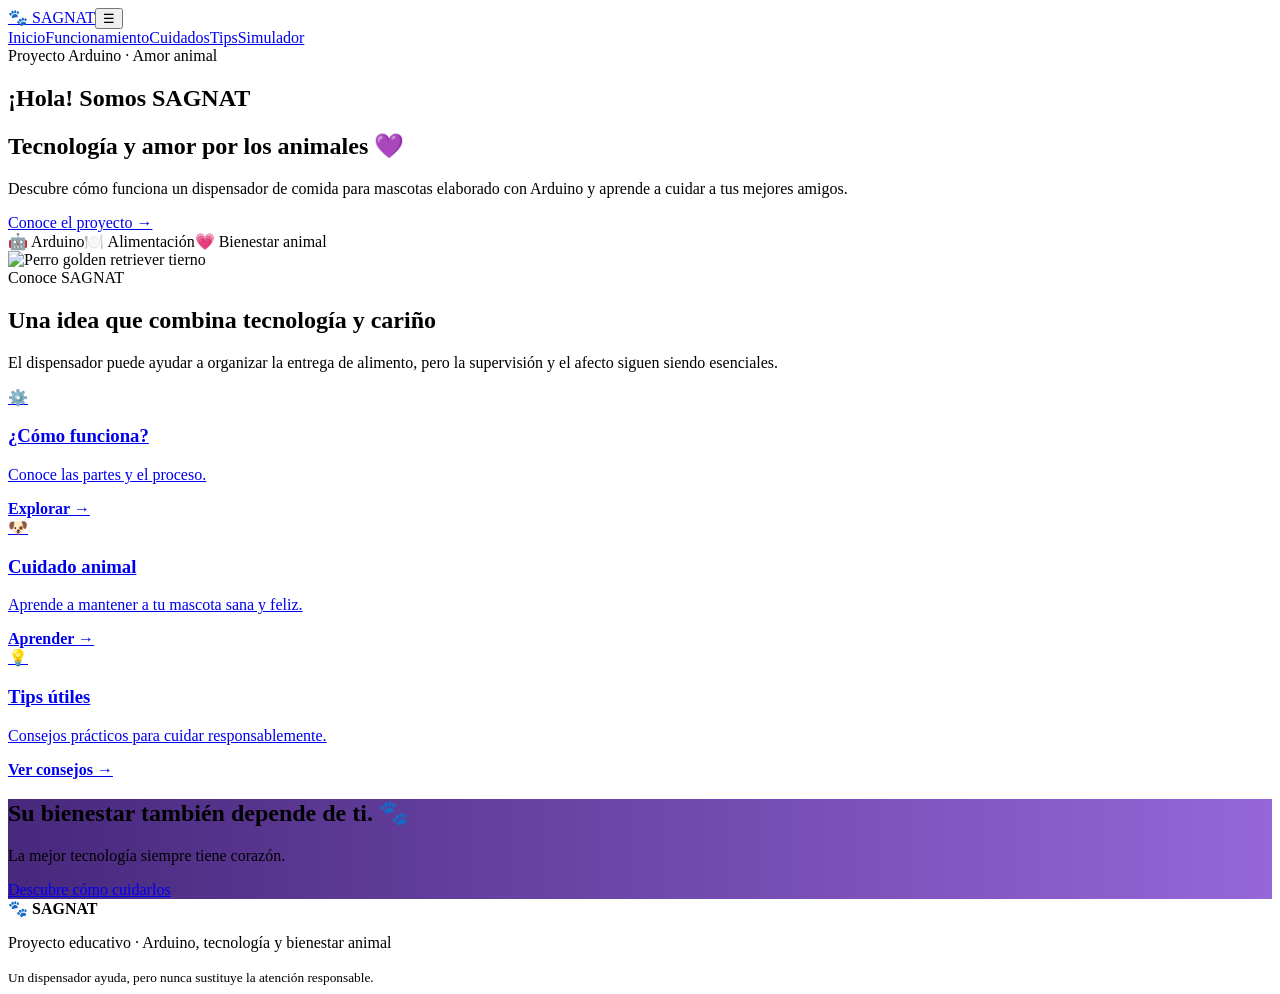
==== index.html @ 4503d0f3 "Add files via upload" ====
<!DOCTYPE html><html lang="es"><head><meta charset="UTF-8"><meta name="viewport" content="width=device-width,initial-scale=1"><meta name="theme-color" content="#702bd3"><title>SAGNAT | Tecnología y amor animal</title><link rel="stylesheet" href="css/style.css"><link rel="manifest" href="manifest.json"></head><body>
<header class="site-header"><a class="brand" href="index.html">🐾 SAGNAT</a><button class="menu-toggle" aria-label="Abrir menú">☰</button><nav class="nav"><a class="active" href="index.html">Inicio</a><a href="funcionamiento.html">Funcionamiento</a><a href="cuidados.html">Cuidados</a><a href="tips.html">Tips</a><a href="simulador.html">Simulador</a></nav></header>
<main><section class="hero"><div><span class="eyebrow">Proyecto Arduino · Amor animal</span><h1>¡Hola! Somos <span>SAGNAT</span></h1><h2>Tecnología y amor por los animales 💜</h2><p>Descubre cómo funciona un dispensador de comida para mascotas elaborado con Arduino y aprende a cuidar a tus mejores amigos.</p><a class="button" href="funcionamiento.html">Conoce el proyecto →</a><div class="pills"><span>🤖 Arduino</span><span>🍽️ Alimentación</span><span>💗 Bienestar animal</span></div></div><img class="hero-image" src="https://images.unsplash.com/photo-1552053831-71594a27632d?auto=format&fit=crop&w=900&q=85" alt="Perro golden retriever tierno"></section>
<section class="section center"><span class="eyebrow">Conoce SAGNAT</span><h2>Una idea que combina <span>tecnología y cariño</span></h2><p>El dispensador puede ayudar a organizar la entrega de alimento, pero la supervisión y el afecto siguen siendo esenciales.</p><div class="cards"><a class="card purple" href="funcionamiento.html"><div class="emoji">⚙️</div><h3>¿Cómo funciona?</h3><p>Conoce las partes y el proceso.</p><b>Explorar →</b></a><a class="card pink" href="cuidados.html"><div class="emoji">🐶</div><h3>Cuidado animal</h3><p>Aprende a mantener a tu mascota sana y feliz.</p><b>Aprender →</b></a><a class="card blue" href="tips.html"><div class="emoji">💡</div><h3>Tips útiles</h3><p>Consejos prácticos para cuidar responsablemente.</p><b>Ver consejos →</b></a></div></section>
<section class="banner" style="background-image:linear-gradient(90deg,#35136fe8,#7131cbbd),url('https://images.unsplash.com/photo-1516734212186-a967f81ad0d7?auto=format&fit=crop&w=1400&q=85')"><h2>Su bienestar también depende de ti. 🐾</h2><p>La mejor tecnología siempre tiene corazón.</p><a class="button white" href="cuidados.html">Descubre cómo cuidarlos</a></section></main><footer><b>🐾 SAGNAT</b><p>Proyecto educativo · Arduino, tecnología y bienestar animal</p><small>Un dispensador ayuda, pero nunca sustituye la atención responsable.</small></footer><script src="js/script.js"></script></body></html>
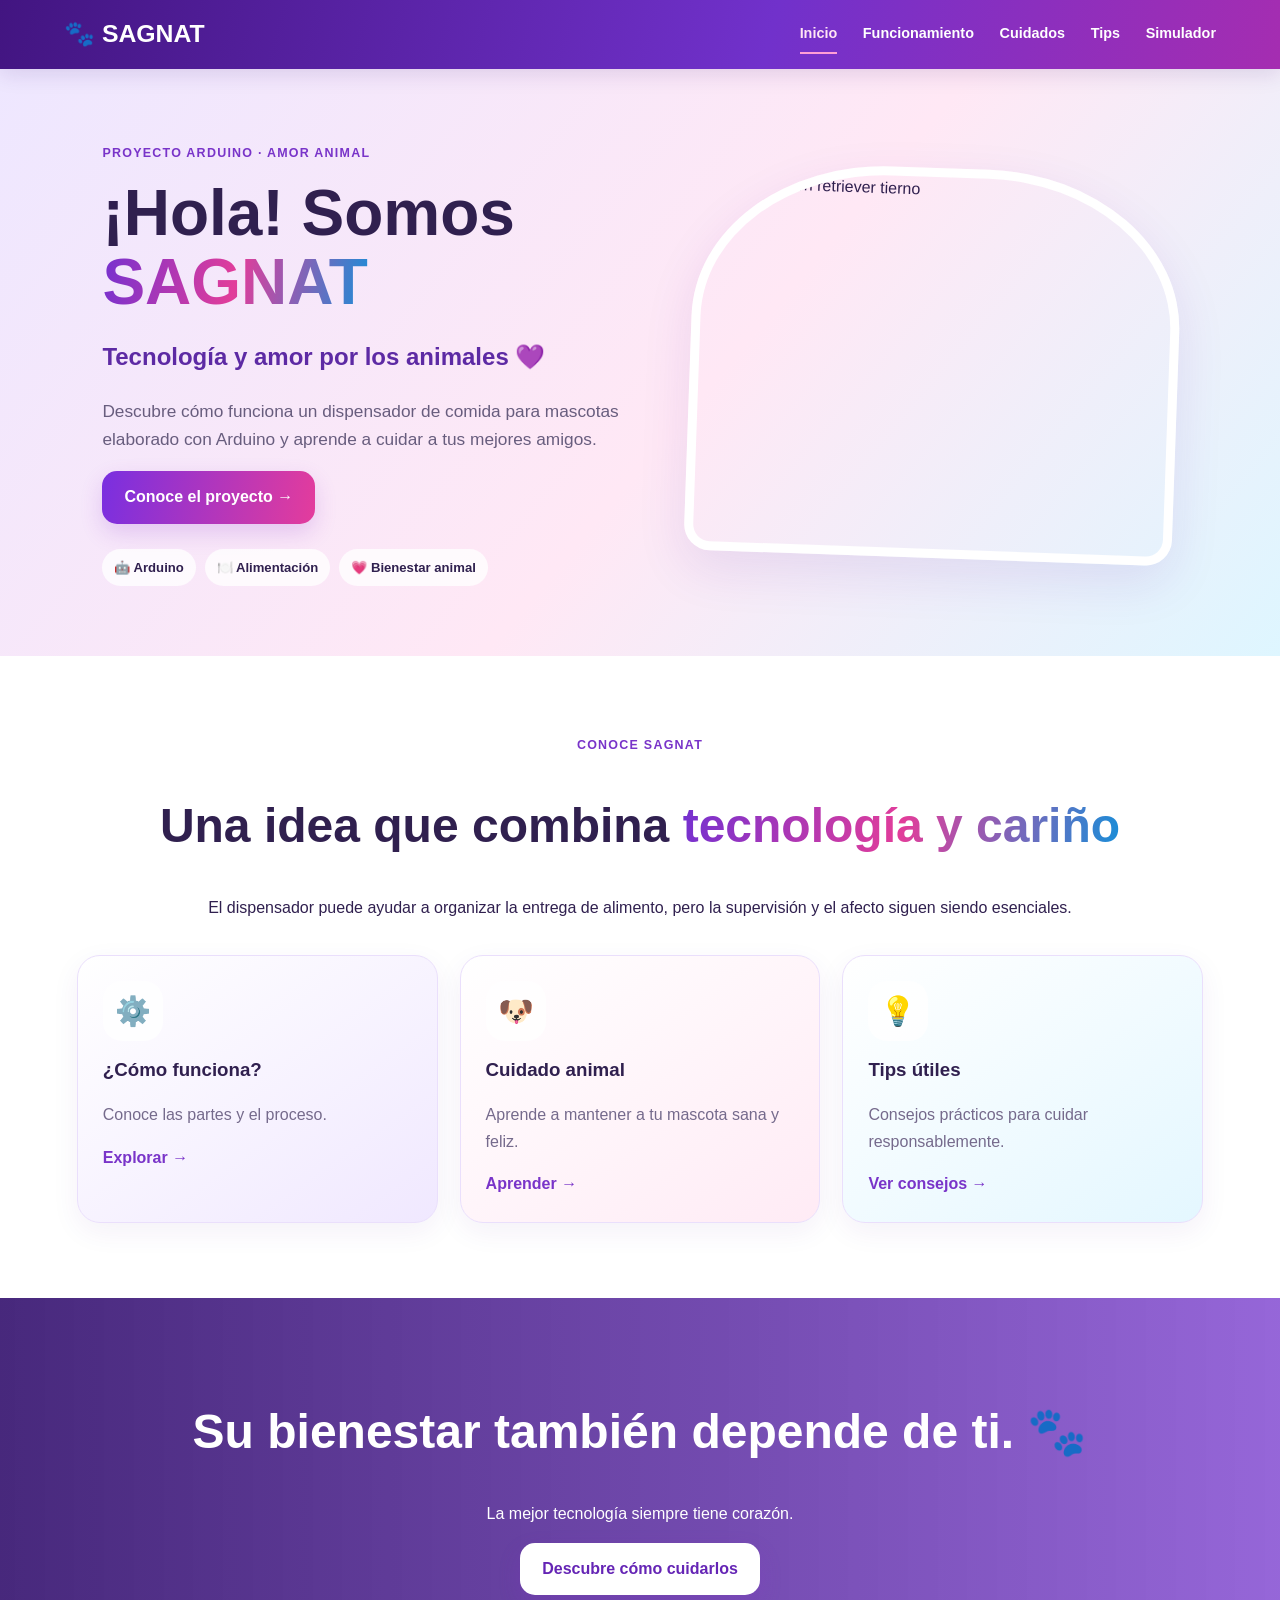
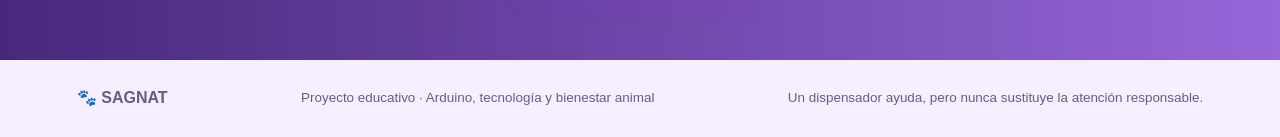
==== commit 5783d85f: "Update index.html" ====
--- a/index.html
+++ b/index.html
@@ -1,4 +1,4 @@
-<!DOCTYPE html><html lang="es"><head><meta charset="UTF-8"><meta name="viewport" content="width=device-width,initial-scale=1"><meta name="theme-color" content="#702bd3"><title>SAGNAT | Tecnología y amor animal</title><link rel="stylesheet" href="css/style.css"><link rel="manifest" href="manifest.json"></head><body>
+<!DOCTYPE html><html lang="es"><head><meta charset="UTF-8"><meta name="viewport" content="width=device-width,initial-scale=1"><meta name="theme-color" content="#702bd3"><title>SAGNAT | Tecnología y amor animal</title><link rel="stylesheet" href="style.css"><link rel="manifest" href="manifest.json"></head><body>
 <header class="site-header"><a class="brand" href="index.html">🐾 SAGNAT</a><button class="menu-toggle" aria-label="Abrir menú">☰</button><nav class="nav"><a class="active" href="index.html">Inicio</a><a href="funcionamiento.html">Funcionamiento</a><a href="cuidados.html">Cuidados</a><a href="tips.html">Tips</a><a href="simulador.html">Simulador</a></nav></header>
 <main><section class="hero"><div><span class="eyebrow">Proyecto Arduino · Amor animal</span><h1>¡Hola! Somos <span>SAGNAT</span></h1><h2>Tecnología y amor por los animales 💜</h2><p>Descubre cómo funciona un dispensador de comida para mascotas elaborado con Arduino y aprende a cuidar a tus mejores amigos.</p><a class="button" href="funcionamiento.html">Conoce el proyecto →</a><div class="pills"><span>🤖 Arduino</span><span>🍽️ Alimentación</span><span>💗 Bienestar animal</span></div></div><img class="hero-image" src="https://images.unsplash.com/photo-1552053831-71594a27632d?auto=format&fit=crop&w=900&q=85" alt="Perro golden retriever tierno"></section>
 <section class="section center"><span class="eyebrow">Conoce SAGNAT</span><h2>Una idea que combina <span>tecnología y cariño</span></h2><p>El dispensador puede ayudar a organizar la entrega de alimento, pero la supervisión y el afecto siguen siendo esenciales.</p><div class="cards"><a class="card purple" href="funcionamiento.html"><div class="emoji">⚙️</div><h3>¿Cómo funciona?</h3><p>Conoce las partes y el proceso.</p><b>Explorar →</b></a><a class="card pink" href="cuidados.html"><div class="emoji">🐶</div><h3>Cuidado animal</h3><p>Aprende a mantener a tu mascota sana y feliz.</p><b>Aprender →</b></a><a class="card blue" href="tips.html"><div class="emoji">💡</div><h3>Tips útiles</h3><p>Consejos prácticos para cuidar responsablemente.</p><b>Ver consejos →</b></a></div></section>
--- a/style.css
+++ b/style.css
@@ -0,0 +1,3 @@
+@import url('https://fonts.googleapis.com/css2?family=Nunito:wght@400;600;700;800;900&display=swap');
+:root{--purple:#702bd3;--deep:#35136f;--pink:#ec4899;--blue:#38bdf8;--ink:#30204f;--muted:#756a8c;--line:#eadffc;--shadow:0 18px 50px #5422a31a}*{box-sizing:border-box}html{scroll-behavior:smooth}body{margin:0;color:var(--ink);font-family:Nunito,Arial,sans-serif;line-height:1.65;background:#fff}a{text-decoration:none;color:inherit}.site-header{position:sticky;top:0;z-index:10;display:flex;align-items:center;justify-content:space-between;gap:18px;flex-wrap:wrap;padding:14px 5%;background:linear-gradient(105deg,#421581,#7131cb 60%,#a52db1);color:white;box-shadow:0 5px 20px #35136f20}.brand{font-size:1.55rem;font-weight:900;white-space:nowrap}.nav{display:flex;gap:clamp(12px,2vw,26px);align-items:center}.nav a{font-size:.9rem;font-weight:800;padding:7px 0;border-bottom:2px solid transparent}.nav a:hover,.nav a.active{border-color:#ff9fd5;color:#ffe5f4}.menu-toggle{display:none;border:1px solid #ffffff50;border-radius:10px;padding:7px 12px;background:#ffffff20;color:white;font-size:1.2rem}.hero{display:grid;grid-template-columns:1fr .9fr;gap:45px;align-items:center;min-height:560px;padding:70px 8%;position:relative;overflow:hidden;background:linear-gradient(130deg,#eee7ff,#ffe8f5 55%,#def6ff)}.hero h1{font-size:clamp(2.7rem,5vw,4.4rem);line-height:1.08;margin:14px 0}.hero h1 span,.page-hero h1 span,.section h2 span{background:linear-gradient(100deg,#7431d0,#e23d9a,#198ed8);color:transparent;background-clip:text}.hero h2{color:#5d2aa4}.hero p,.page-hero p{color:#685d7e;font-size:1.08rem}.eyebrow{font-size:.78rem;color:#7934c9;font-weight:900;letter-spacing:.1em;text-transform:uppercase}.hero-image{width:100%;height:390px;object-fit:cover;border:9px solid white;border-radius:40% 40% 26px 26px;box-shadow:var(--shadow);transform:rotate(2deg)}.button{display:inline-flex;align-items:center;justify-content:center;gap:10px;padding:13px 22px;border:0;border-radius:15px;color:white;background:linear-gradient(100deg,#792fe0,#e43c9c);font-weight:900;box-shadow:0 9px 22px #8a32ce30;cursor:pointer}.button:hover{transform:translateY(-2px)}.pills{display:flex;gap:9px;flex-wrap:wrap;margin-top:25px}.pills span{background:#ffffffc9;padding:8px 12px;border-radius:30px;font-size:.82rem;font-weight:800}.section{width:min(1150px,88%);margin:auto;padding:75px 0}.center{text-align:center}.section h2{font-size:clamp(2rem,4vw,3rem);line-height:1.2}.cards{display:grid;grid-template-columns:repeat(3,minmax(0,1fr));gap:22px;margin-top:34px}.card{display:block;text-align:left;padding:25px;border:1px solid var(--line);border-radius:23px;background:#fff;box-shadow:0 9px 28px #4b1b8910;transition:transform .2s,box-shadow .2s}.card:hover{transform:translateY(-5px);box-shadow:var(--shadow)}.card h3{margin:14px 0 5px}.card p{color:var(--muted)}.card b{color:#7934c9}.purple{background:linear-gradient(145deg,#fff,#f0e8ff)}.pink{background:linear-gradient(145deg,#fff,#ffebf5)}.blue{background:linear-gradient(145deg,#fff,#e4f7ff)}.emoji{display:grid;place-items:center;width:60px;height:60px;border-radius:19px;background:#ffffffc9;font-size:1.8rem}.banner{padding:65px 8%;background-size:cover;background-position:center;color:white;text-align:center}.banner h2{font-size:clamp(2rem,4vw,3rem);line-height:1.2}.white{background:#fff;color:#6525b5}footer{display:flex;align-items:center;justify-content:space-between;gap:15px;flex-wrap:wrap;padding:25px 6%;background:#f5efff;color:#6b5b83}footer p,footer small{margin:0;font-size:.84rem}.page-hero{text-align:center;padding:55px 6%;display:flex;align-items:center;flex-direction:column;background:linear-gradient(130deg,#f0e8ff,#fce8f5,#e4f6ff)}.pink-bg{background:linear-gradient(130deg,#ffe7f4,#f1e7ff,#e5f6ff)}.blue-bg{background:linear-gradient(130deg,#e0f5ff,#f1e7ff,#ffe8f5)}.page-hero h1{font-size:clamp(2.2rem,4.5vw,3.7rem);line-height:1.2;margin:10px 0}.page-hero img{width:min(390px,85%);height:175px;object-fit:cover;border:6px solid white;border-radius:24px;box-shadow:var(--shadow);margin-top:15px}.four{grid-template-columns:repeat(4,1fr)}.notice{display:flex;gap:12px;align-items:flex-start;padding:17px 20px;margin:25px 0;background:#f3ebff;border:1px solid #e7d8ff;border-radius:16px;color:#5d4b79}.notice p{margin:0}.video{display:flex;align-items:center;justify-content:space-between;gap:20px;padding:26px;margin-top:30px;border-radius:23px;color:white;background:linear-gradient(110deg,#5521a2,#8436d0,#bc3ba7)}.video p{margin:0}.care-grid .card{padding:0;overflow:hidden}.card-photo{width:100%;height:175px;object-fit:cover}.care-grid .card h3,.care-grid .card p{margin-left:20px;margin-right:20px}.care-grid .card p{margin-bottom:22px}.tips-layout{display:grid;grid-template-columns:1.1fr .9fr;gap:32px;align-items:start}.tip{display:flex;gap:16px;padding:19px;border-radius:20px;background:linear-gradient(100deg,#f4edff,#fff 85%);border:1px solid #eee4ff;margin-bottom:15px}.tip:nth-child(even){background:linear-gradient(100deg,#ffeaf5,#fff 85%)}.tip>span{display:grid;place-items:center;flex:0 0 52px;height:52px;border-radius:16px;background:#e9ddff;font-size:1.5rem}.tip h3{margin:0 0 5px}.tip p{margin:0;color:var(--muted)}.checklist{padding:24px;border:1px solid var(--line);border-radius:24px;box-shadow:var(--shadow)}.checklist h2{font-size:1.4rem}.checklist label{display:flex;gap:10px;padding:12px 0;border-bottom:1px solid #eee8f6;font-weight:700;font-size:.9rem}.checklist input{accent-color:#8436d0;width:18px}.progress{height:8px;background:#eee7fa;border-radius:10px;margin-top:20px;overflow:hidden}.progress div{height:100%;width:0;background:linear-gradient(90deg,#8436d0,#ec4899,#38bdf8)}.progress-label{text-align:right;color:var(--muted);font-size:.8rem}.simulator{display:grid;grid-template-columns:1fr 1fr;border:1px solid var(--line);border-radius:28px;overflow:hidden;box-shadow:var(--shadow)}.sim-art{position:relative;min-height:360px;display:flex;align-items:center;justify-content:center;background:linear-gradient(140deg,#eee4ff,#ffe5f3,#e0f5ff)}.machine{position:relative;width:170px;height:255px;filter:drop-shadow(0 15px 14px #46217b28)}.machine-top{height:35px;background:#6232bd;color:white;text-align:center;font-weight:900;font-size:.7rem;padding:7px;border-radius:15px 15px 5px 5px}.machine-window{height:135px;margin:0 8px;background:linear-gradient(120deg,#fff,#e8ddff);border:4px solid #b49ae9;border-radius:10px;text-align:center;font-size:1.3rem;line-height:1.4;padding:9px}.machine-chute{height:28px;width:55px;background:#b59ae8;margin:auto}.gate{height:8px;width:65px;background:#7c3aed;border-radius:8px;margin:auto;transition:transform .3s;transform-origin:left center}.machine.dispensing .gate{transform:rotate(-35deg)}.bowl{position:absolute;bottom:0;left:25px;width:120px;height:35px;border-radius:7px 7px 45px 45px;background:linear-gradient(#a5e5ff,#51b8ed);text-align:center;font-size:1.5rem;line-height:30px}.bowl i{position:absolute;top:-12px;left:39px;width:42px;height:14px;background:#c68a43;border-radius:50%;opacity:0}.machine.dispensing .bowl i{opacity:1}.sim-art>img{position:absolute;width:90px;height:90px;right:5%;bottom:5%;object-fit:cover;border:5px solid white;border-radius:50%}.sim-copy{padding:35px;display:flex;flex-direction:column;align-items:flex-start;justify-content:center}.sim-copy h2{line-height:1.2}.reset{border:0;background:transparent;color:#7c3aed;font-weight:900;margin:12px auto;cursor:pointer}
+@media(max-width:850px){.hero{padding:55px 6%;gap:25px}.four{grid-template-columns:repeat(2,1fr)}.cards{grid-template-columns:repeat(2,minmax(0,1fr))}.nav{gap:12px}.nav a{font-size:.8rem}}@media(max-width:680px){.site-header{padding:12px 5%}.menu-toggle{display:block;margin-left:auto}.nav{display:none;position:absolute;top:100%;left:0;right:0;padding:15px 6%;background:#4f1b91;flex-direction:column;align-items:stretch}.nav.open{display:flex}.nav a{padding:9px 0}.hero{grid-template-columns:1fr;text-align:center}.hero-image{height:290px}.pills{justify-content:center}.cards,.four,.tips-layout,.simulator{grid-template-columns:1fr}.section{padding:55px 0}.video{flex-direction:column;align-items:flex-start}.sim-art{min-height:320px}footer{justify-content:center;text-align:center}}@media(max-width:430px){.hero h1{font-size:2.6rem}.page-hero img{height:145px}.card-photo{height:190px}}
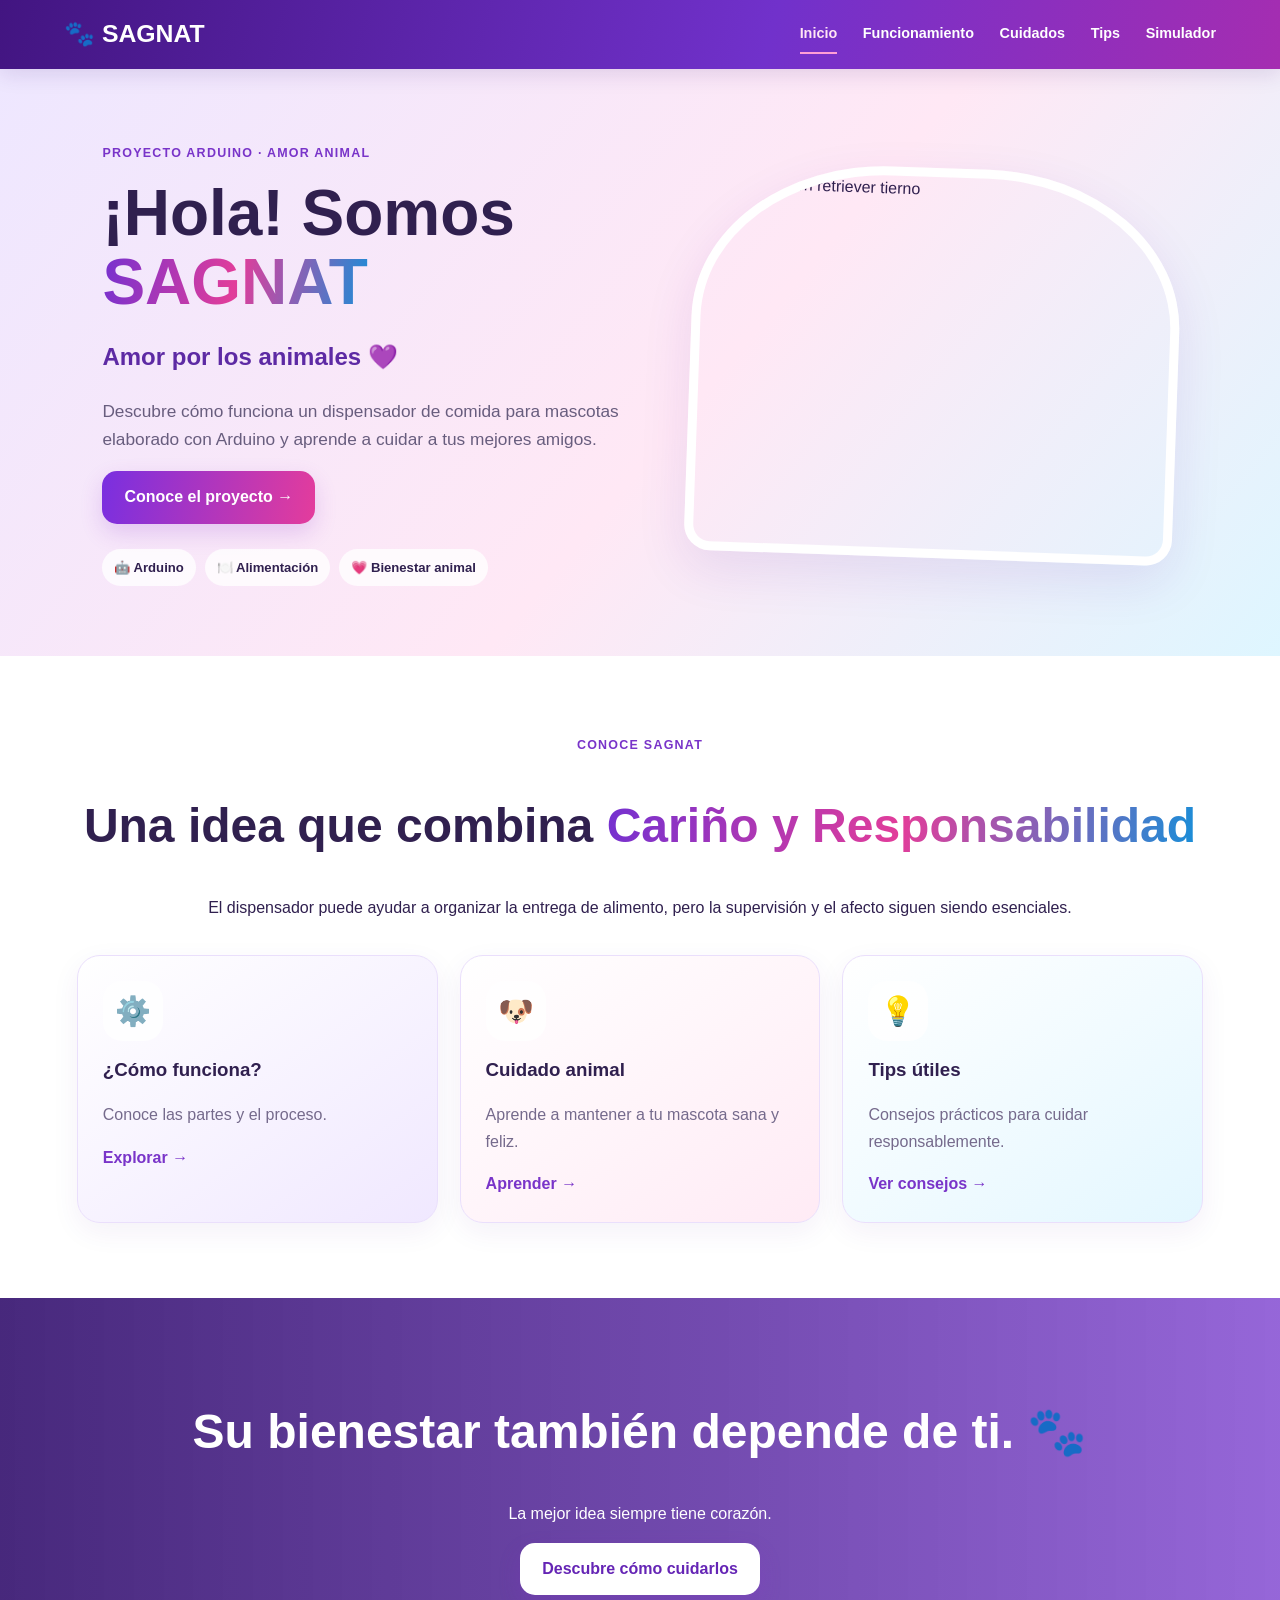
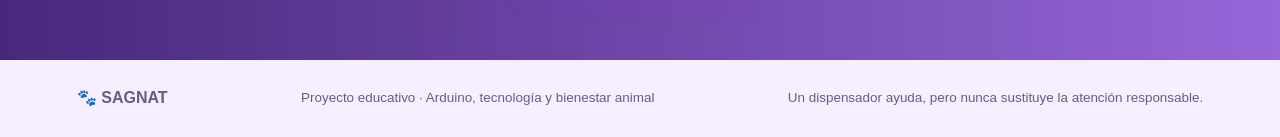
==== commit 1cdf4ada: "Update index.html" ====
--- a/index.html
+++ b/index.html
@@ -1,5 +1,5 @@
-<!DOCTYPE html><html lang="es"><head><meta charset="UTF-8"><meta name="viewport" content="width=device-width,initial-scale=1"><meta name="theme-color" content="#702bd3"><title>SAGNAT | Tecnología y amor animal</title><link rel="stylesheet" href="style.css"><link rel="manifest" href="manifest.json"></head><body>
+<!DOCTYPE html><html lang="es"><head><meta charset="UTF-8"><meta name="viewport" content="width=device-width,initial-scale=1"><meta name="theme-color" content="#702bd3"><title>SAGNAT | Amor animal</title><link rel="stylesheet" href="style.css"><link rel="manifest" href="manifest.json"></head><body><script src="script.js"></script>
 <header class="site-header"><a class="brand" href="index.html">🐾 SAGNAT</a><button class="menu-toggle" aria-label="Abrir menú">☰</button><nav class="nav"><a class="active" href="index.html">Inicio</a><a href="funcionamiento.html">Funcionamiento</a><a href="cuidados.html">Cuidados</a><a href="tips.html">Tips</a><a href="simulador.html">Simulador</a></nav></header>
-<main><section class="hero"><div><span class="eyebrow">Proyecto Arduino · Amor animal</span><h1>¡Hola! Somos <span>SAGNAT</span></h1><h2>Tecnología y amor por los animales 💜</h2><p>Descubre cómo funciona un dispensador de comida para mascotas elaborado con Arduino y aprende a cuidar a tus mejores amigos.</p><a class="button" href="funcionamiento.html">Conoce el proyecto →</a><div class="pills"><span>🤖 Arduino</span><span>🍽️ Alimentación</span><span>💗 Bienestar animal</span></div></div><img class="hero-image" src="https://images.unsplash.com/photo-1552053831-71594a27632d?auto=format&fit=crop&w=900&q=85" alt="Perro golden retriever tierno"></section>
-<section class="section center"><span class="eyebrow">Conoce SAGNAT</span><h2>Una idea que combina <span>tecnología y cariño</span></h2><p>El dispensador puede ayudar a organizar la entrega de alimento, pero la supervisión y el afecto siguen siendo esenciales.</p><div class="cards"><a class="card purple" href="funcionamiento.html"><div class="emoji">⚙️</div><h3>¿Cómo funciona?</h3><p>Conoce las partes y el proceso.</p><b>Explorar →</b></a><a class="card pink" href="cuidados.html"><div class="emoji">🐶</div><h3>Cuidado animal</h3><p>Aprende a mantener a tu mascota sana y feliz.</p><b>Aprender →</b></a><a class="card blue" href="tips.html"><div class="emoji">💡</div><h3>Tips útiles</h3><p>Consejos prácticos para cuidar responsablemente.</p><b>Ver consejos →</b></a></div></section>
-<section class="banner" style="background-image:linear-gradient(90deg,#35136fe8,#7131cbbd),url('https://images.unsplash.com/photo-1516734212186-a967f81ad0d7?auto=format&fit=crop&w=1400&q=85')"><h2>Su bienestar también depende de ti. 🐾</h2><p>La mejor tecnología siempre tiene corazón.</p><a class="button white" href="cuidados.html">Descubre cómo cuidarlos</a></section></main><footer><b>🐾 SAGNAT</b><p>Proyecto educativo · Arduino, tecnología y bienestar animal</p><small>Un dispensador ayuda, pero nunca sustituye la atención responsable.</small></footer><script src="js/script.js"></script></body></html>
+<main><section class="hero"><div><span class="eyebrow">Proyecto Arduino · Amor animal</span><h1>¡Hola! Somos <span>SAGNAT</span></h1><h2>Amor por los animales 💜</h2><p>Descubre cómo funciona un dispensador de comida para mascotas elaborado con Arduino y aprende a cuidar a tus mejores amigos.</p><a class="button" href="funcionamiento.html">Conoce el proyecto →</a><div class="pills"><span>🤖 Arduino</span><span>🍽️ Alimentación</span><span>💗 Bienestar animal</span></div></div><img class="hero-image" src="https://images.unsplash.com/photo-1552053831-71594a27632d?auto=format&fit=crop&w=900&q=85" alt="Perro golden retriever tierno"></section>
+<section class="section center"><span class="eyebrow">Conoce SAGNAT</span><h2>Una idea que combina <span>Cariño y Responsabilidad</span></h2><p>El dispensador puede ayudar a organizar la entrega de alimento, pero la supervisión y el afecto siguen siendo esenciales.</p><div class="cards"><a class="card purple" href="funcionamiento.html"><div class="emoji">⚙️</div><h3>¿Cómo funciona?</h3><p>Conoce las partes y el proceso.</p><b>Explorar →</b></a><a class="card pink" href="cuidados.html"><div class="emoji">🐶</div><h3>Cuidado animal</h3><p>Aprende a mantener a tu mascota sana y feliz.</p><b>Aprender →</b></a><a class="card blue" href="tips.html"><div class="emoji">💡</div><h3>Tips útiles</h3><p>Consejos prácticos para cuidar responsablemente.</p><b>Ver consejos →</b></a></div></section>
+<section class="banner" style="background-image:linear-gradient(90deg,#35136fe8,#7131cbbd),url('https://images.unsplash.com/photo-1516734212186-a967f81ad0d7?auto=format&fit=crop&w=1400&q=85')"><h2>Su bienestar también depende de ti. 🐾</h2><p>La mejor idea siempre tiene corazón.</p><a class="button white" href="cuidados.html">Descubre cómo cuidarlos</a></section></main><footer><b>🐾 SAGNAT</b><p>Proyecto educativo · Arduino, tecnología y bienestar animal</p><small>Un dispensador ayuda, pero nunca sustituye la atención responsable.</small></footer><script src="js/script.js"></script></body></html>
